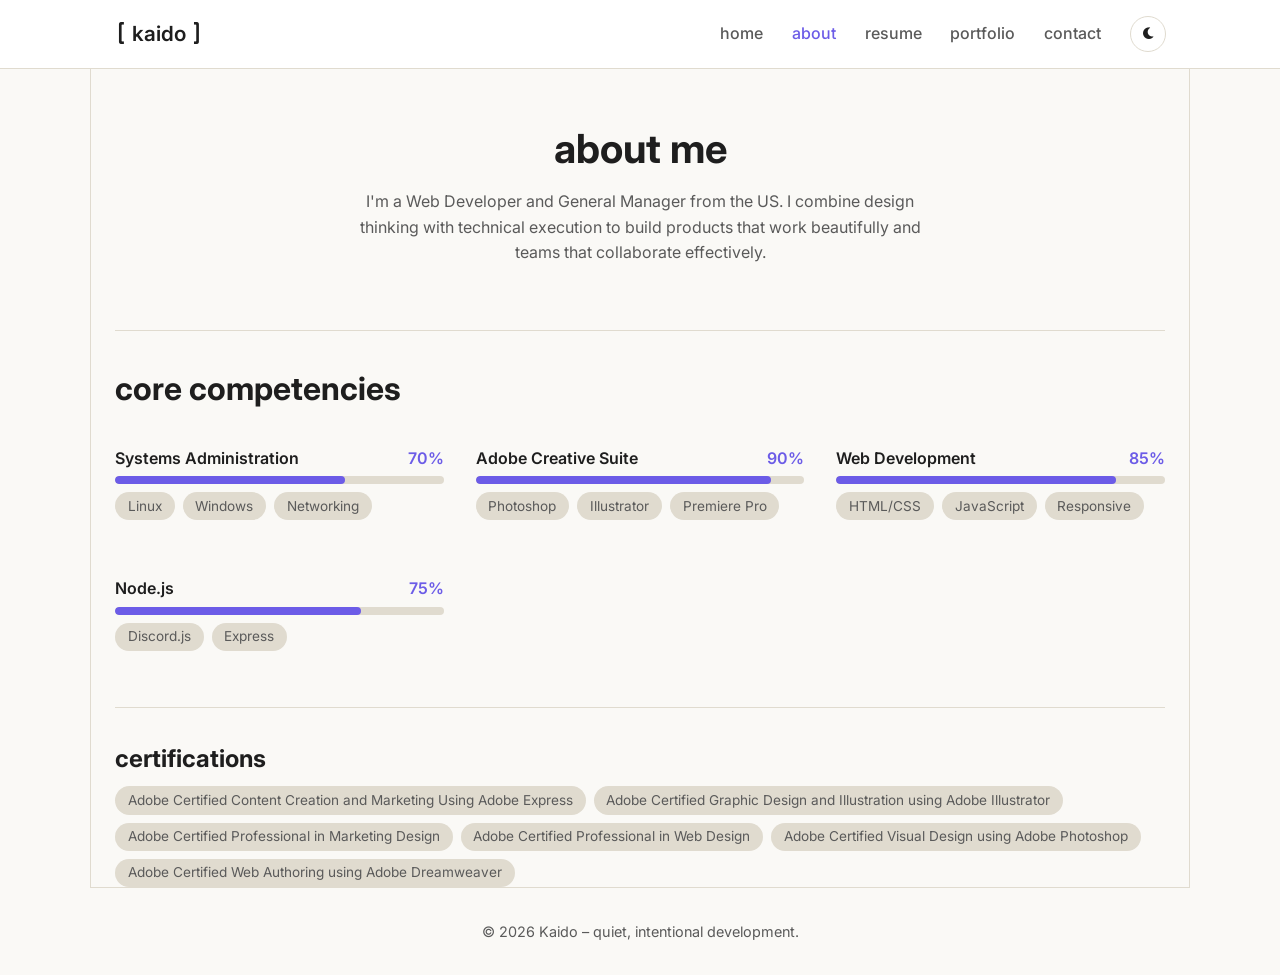
==== about.html @ da823c59 "full portfolio" ====
<!doctype html>
<html lang="en">
<head>
  <meta charset="UTF-8">
  <meta name="viewport" content="width=device-width, initial-scale=1.0">
  <title>About — Kaido</title>
  <link rel="icon" type="image/x-icon" href="favicon.ico">
  <link href="https://fonts.googleapis.com/css2?family=Inter:opsz,wght@14..32,300;400;500;600;700&family=Space+Mono:wght@400;700&display=swap" rel="stylesheet">
  <link rel="stylesheet" href="https://cdnjs.cloudflare.com/ajax/libs/font-awesome/6.0.0-beta3/css/all.min.css">
  <link rel="stylesheet" href="css/style.css">
</head>
<body>
  <nav class="navbar">
    <div class="nav-container">
      <a href="index.html" class="logo">
        <span class="mono">[</span> kaido <span class="mono">]</span>
      </a>
      <button class="menu-toggle" id="menuToggle" aria-label="Toggle menu">
        <i class="fas fa-bars"></i>
      </button>
      <div class="nav-links" id="navLinks">
        <a href="index.html">home</a>
        <a href="about.html" class="active">about</a>
        <a href="resume.html">resume</a>
        <a href="portfolio.html">portfolio</a>
        <a href="contact.html">contact</a>
        <button class="theme-toggle" id="themeToggle" aria-label="Switch theme">
          <i class="fas fa-moon"></i>
        </button>
      </div>
    </div>
  </nav>

  <main>
    <section class="page-header">
      <h1>about me</h1>
      <p>I'm a Web Developer and General Manager from the US. I combine design thinking with technical execution to build products that work beautifully and teams that collaborate effectively.</p>
    </section>

    <hr class="section-divider">

    <section class="skills-section">
      <h2>core competencies</h2>
      <div class="grid-2col">
        <div class="skill-item" data-animate>
          <div class="skill-header">
            <span class="skill-name">Systems Administration</span>
            <span class="skill-percent">70%</span>
          </div>
          <div class="skill-bar"><div class="skill-progress" style="width: 70%;"></div></div>
          <div class="skill-tags"><span class="tag">Linux</span><span class="tag">Windows</span><span class="tag">Networking</span></div>
        </div>
        <div class="skill-item" data-animate>
          <div class="skill-header">
            <span class="skill-name">Adobe Creative Suite</span>
            <span class="skill-percent">90%</span>
          </div>
          <div class="skill-bar"><div class="skill-progress" style="width: 90%;"></div></div>
          <div class="skill-tags"><span class="tag">Photoshop</span><span class="tag">Illustrator</span><span class="tag">Premiere Pro</span></div>
        </div>
        <div class="skill-item" data-animate>
          <div class="skill-header">
            <span class="skill-name">Web Development</span>
            <span class="skill-percent">85%</span>
          </div>
          <div class="skill-bar"><div class="skill-progress" style="width: 85%;"></div></div>
          <div class="skill-tags"><span class="tag">HTML/CSS</span><span class="tag">JavaScript</span><span class="tag">Responsive</span></div>
        </div>
        <div class="skill-item" data-animate>
          <div class="skill-header">
            <span class="skill-name">Node.js</span>
            <span class="skill-percent">75%</span>
          </div>
          <div class="skill-bar"><div class="skill-progress" style="width: 75%;"></div></div>
          <div class="skill-tags"><span class="tag">Discord.js</span><span class="tag">Express</span></div>
        </div>
      </div>
    </section>

    <hr class="section-divider">

    <section>
      <h2>certifications</h2>
      <div class="skill-tags">
        <span class="tag">Adobe Certified Content Creation and Marketing Using Adobe Express</span>
        <span class="tag">Adobe Certified Graphic Design and Illustration using Adobe Illustrator</span>
        <span class="tag">Adobe Certified Professional in Marketing Design</span>
        <span class="tag">Adobe Certified Professional in Web Design</span>
        <span class="tag">Adobe Certified Visual Design using Adobe Photoshop</span>
        <span class="tag">Adobe Certified Web Authoring using Adobe Dreamweaver</span>
      </div>
    </section>
  </main>

  <footer>
    <p>© 2026 Kaido – quiet, intentional development.</p>
  </footer>

  <script src="js/main.js"></script>
</body>
</html>
---- css/style.css ----
/* ===== CSS Variables & Theme ===== */
:root {
  --bg: #faf9f6;
  --surface: #ffffff;
  --text: #1e1e1e;
  --text-muted: #5a5a5a;
  --border: #e0dbcf;
  --accent: #6c5ce7;
  --accent-hover: #5a4bd1;
  --shadow: 0 4px 20px rgba(0,0,0,0.05);
  --font-main: 'Inter', sans-serif;
  --font-mono: 'Space Mono', monospace;
  --transition: 0.3s ease;
}

[data-theme="dark"] {
  --bg: #121212;
  --surface: #1e1e1e;
  --text: #f0f0f0;
  --text-muted: #b0b0b0;
  --border: #2e2e2e;
  --shadow: 0 4px 20px rgba(0,0,0,0.3);
}

/* ===== Reset & Base ===== */
*, *::before, *::after {
  box-sizing: border-box;
  margin: 0;
  padding: 0;
}

html {
  scroll-behavior: smooth;
}

body {
  font-family: var(--font-main);
  background: var(--bg);
  color: var(--text);
  line-height: 1.6;
  transition: background var(--transition), color var(--transition);
  overflow-x: hidden;          /* prevent horizontal scroll on tiny screens */
}

/* ---- MAIN CONTAINER (the fix) ---- */
main {
  max-width: 1100px;
  margin: 0 auto;
  padding: 0 1.5rem;
  border-left: 1px solid var(--border);
  border-right: 1px solid var(--border);
}

/* ---- Navbar (unchanged visually, just kept) ---- */
.navbar {
  background: var(--surface);
  border-bottom: 1px solid var(--border);
  position: sticky;
  top: 0;
  z-index: 1000;
  transition: background var(--transition);
}

.nav-container {
  display: flex;
  justify-content: space-between;
  align-items: center;
  max-width: 1100px;
  margin: 0 auto;
  padding: 1rem 1.5rem;
}

.logo {
  text-decoration: none;
  font-size: 1.3rem;
  font-weight: 600;
  color: var(--text);
}

.logo .mono {
  font-family: var(--font-mono);
}

.nav-links {
  display: flex;
  align-items: center;
  gap: 1.8rem;
}

.nav-links a {
  text-decoration: none;
  color: var(--text-muted);
  font-weight: 500;
  transition: color var(--transition);
}

.nav-links a.active,
.nav-links a:hover {
  color: var(--accent);
}

.menu-toggle {
  display: none;
  background: none;
  border: none;
  color: var(--text);
  font-size: 1.5rem;
  cursor: pointer;
}

.theme-toggle {
  background: none;
  border: 1px solid var(--border);
  border-radius: 50%;
  width: 36px;
  height: 36px;
  display: flex;
  align-items: center;
  justify-content: center;
  color: var(--text);
  cursor: pointer;
  transition: background var(--transition);
}

.theme-toggle:hover {
  background: var(--border);
}

/* ---- Hero (home page) ---- */
.hero {
  display: flex;
  flex-wrap: wrap;
  align-items: center;
  justify-content: space-between;
  padding: 4rem 0;
  gap: 2rem;
}

.hero-content {
  flex: 1 1 500px;
}

.badge {
  font-family: var(--font-mono);
  font-size: 0.9rem;
  color: var(--accent);
  background: rgba(108, 92, 231, 0.1);
  padding: 0.3rem 0.8rem;
  border-radius: 20px;
}

.hero-content h1 {
  font-size: 3rem;
  line-height: 1.2;
  margin: 1rem 0;
  font-weight: 700;
}

.hero-content h1 span {
  color: var(--accent);
}

.hero-content p {
  color: var(--text-muted);
  font-size: 1.1rem;
  max-width: 450px;
  margin-bottom: 2rem;
}

.hero-actions {
  display: flex;
  gap: 1rem;
  flex-wrap: wrap;
}

.btn-primary, .btn-outline {
  display: inline-block;
  padding: 0.75rem 1.8rem;
  border-radius: 30px;
  font-weight: 600;
  text-decoration: none;
  transition: all var(--transition);
}

.btn-primary {
  background: var(--accent);
  color: #fff;
}

.btn-primary:hover {
  background: var(--accent-hover);
  transform: translateY(-2px);
}

.btn-outline {
  border: 2px solid var(--accent);
  color: var(--accent);
}

.btn-outline:hover {
  background: var(--accent);
  color: #fff;
}

.hero-stats {
  display: flex;
  gap: 2rem;
}

.stat {
  text-align: center;
}

.stat-number {
  display: block;
  font-size: 2rem;
  font-weight: 700;
  color: var(--accent);
}

.stat-label {
  font-size: 0.9rem;
  color: var(--text-muted);
}

/* ---- Services Preview ---- */
.services-preview {
  padding: 3rem 0;
}

.services-preview h2,
.skills-section h2 {
  font-size: 2rem;
  margin-bottom: 2rem;
}

.services-grid {
  display: grid;
  grid-template-columns: repeat(auto-fit, minmax(280px, 1fr));
  gap: 2rem;
}

.service-card {
  background: var(--surface);
  padding: 2rem;
  border-radius: 12px;
  border: 1px solid var(--border);
  box-shadow: var(--shadow);
  transition: transform var(--transition);
}

.service-card:hover {
  transform: translateY(-5px);
}

.service-icon {
  font-size: 2rem;
  color: var(--accent);
  margin-bottom: 1rem;
}

.service-card h3 {
  margin-bottom: 0.5rem;
}

/* ---- Page Header (used on about, resume, etc) ---- */
.page-header {
  text-align: center;
  padding: 3rem 0 2rem;
}

.page-header h1 {
  font-size: 2.5rem;
}

.page-header p {
  color: var(--text-muted);
  max-width: 600px;
  margin: 0.5rem auto 0;
}

.section-divider {
  border: none;
  height: 1px;
  background: var(--border);
  margin: 2rem 0;
}

/* ---- Skills ---- */
.grid-2col {
  display: grid;
  grid-template-columns: repeat(auto-fit, minmax(300px, 1fr));
  gap: 2rem;
}

.skill-item {
  margin-bottom: 1.5rem;
}

.skill-header {
  display: flex;
  justify-content: space-between;
  margin-bottom: 0.3rem;
}

.skill-name {
  font-weight: 600;
}

.skill-percent {
  color: var(--accent);
  font-weight: 600;
}

.skill-bar {
  width: 100%;
  height: 8px;
  background: var(--border);
  border-radius: 4px;
  overflow: hidden;
}

.skill-progress {
  height: 100%;
  background: var(--accent);
  border-radius: 4px;
  width: 0%;
  transition: width 1s ease;
}

.skill-tags {
  display: flex;
  flex-wrap: wrap;
  gap: 0.5rem;
  margin-top: 0.5rem;
}

.tag {
  background: var(--border);
  color: var(--text-muted);
  padding: 0.2rem 0.8rem;
  border-radius: 20px;
  font-size: 0.85rem;
  transition: background var(--transition);
}

.tag:hover {
  background: var(--accent);
  color: #fff;
}

/* ---- Timeline (resume) ---- */
.timeline {
  max-width: 700px;
  margin: 0 auto;
  padding: 0 1.5rem;
}

.timeline-title {
  font-size: 1.5rem;
  margin: 2rem 0 1.5rem;
  display: flex;
  align-items: center;
  gap: 0.5rem;
}

.timeline-item {
  display: flex;
  gap: 1.5rem;
  margin-bottom: 2rem;
  position: relative;
}

.timeline-dot {
  width: 14px;
  height: 14px;
  background: var(--accent);
  border-radius: 50%;
  flex-shrink: 0;
  margin-top: 5px;
  position: relative;
}

.timeline-dot::before {
  content: '';
  position: absolute;
  left: 50%;
  top: 14px;
  bottom: -2rem;
  width: 2px;
  background: var(--border);
  transform: translateX(-50%);
}

.timeline-item:last-child .timeline-dot::before {
  display: none;
}

.timeline-content {
  background: var(--surface);
  padding: 1.2rem;
  border-radius: 12px;
  border: 1px solid var(--border);
  box-shadow: var(--shadow);
  flex: 1;
}

.timeline-date {
  font-size: 0.85rem;
  color: var(--accent);
  font-family: var(--font-mono);
}

.timeline-content h3 {
  margin: 0.3rem 0;
}

.timeline-content h4 {
  font-weight: 500;
  color: var(--text-muted);
  margin-bottom: 0.5rem;
}

/* ---- Portfolio grid ---- */
.filter-buttons {
  display: flex;
  flex-wrap: wrap;
  justify-content: center;
  gap: 0.7rem;
  margin: 2rem 0;
}

.filter-btn {
  background: var(--surface);
  border: 1px solid var(--border);
  padding: 0.5rem 1.2rem;
  border-radius: 25px;
  cursor: pointer;
  transition: all var(--transition);
  font-family: var(--font-main);
  color: var(--text-muted);
}

.filter-btn.active,
.filter-btn:hover {
  background: var(--accent);
  color: #fff;
  border-color: var(--accent);
}

.projects-grid {
  display: grid;
  grid-template-columns: repeat(auto-fill, minmax(300px, 1fr));
  gap: 2rem;
  padding: 0 0 3rem;
}

.project-card {
  background: var(--surface);
  border: 1px solid var(--border);
  border-radius: 12px;
  padding: 1.5rem;
  transition: transform var(--transition), box-shadow var(--transition);
}

.project-card:hover {
  transform: translateY(-4px);
  box-shadow: var(--shadow);
}

.project-card h3 {
  margin-bottom: 0.5rem;
}

.project-tag {
  display: inline-block;
  background: var(--border);
  padding: 0.2rem 0.8rem;
  border-radius: 20px;
  font-size: 0.85rem;
  margin-bottom: 0.8rem;
}

/* ---- Contact page ---- */
.contact-grid {
  display: flex;
  justify-content: center;
  padding-bottom: 3rem;
}

.contact-info-card {
  background: var(--surface);
  border: 1px solid var(--border);
  border-radius: 12px;
  padding: 2rem;
  max-width: 500px;
  width: 100%;
  box-shadow: var(--shadow);
  text-align: center;
}

.contact-links a {
  display: block;
  margin-bottom: 1rem;
  color: var(--text);
  text-decoration: none;
  transition: color var(--transition);
}

.contact-links a i {
  margin-right: 0.5rem;
  color: var(--accent);
}

.contact-links a:hover {
  color: var(--accent);
}

/* ---- Footer ---- */
footer {
  text-align: center;
  padding: 2rem 0;
  border-top: 1px solid var(--border);
  color: var(--text-muted);
  font-size: 0.9rem;
  max-width: 1100px;       /* align with main content */
  margin: 0 auto;
}

/* =========================================
   RESPONSIVE – TABLETS & SMALL DESKTOPS
   ========================================= */
@media (max-width: 768px) {
  .nav-container {
    padding: 0.8rem 1.2rem;
  }

  .menu-toggle {
    display: block;
  }

  .nav-links {
    position: fixed;
    top: 65px;
    left: 0;
    right: 0;
    background: var(--surface);
    flex-direction: column;
    padding: 2rem;
    gap: 1.5rem;
    display: none;
    border-bottom: 1px solid var(--border);
    z-index: 999;
  }

  .nav-links.show {
    display: flex;
  }

  .hero {
    flex-direction: column;
    padding: 2.5rem 0;
  }

  .hero-content h1 {
    font-size: 2.2rem;
  }

  .hero-stats {
    width: 100%;
    justify-content: space-around;
  }

  .services-grid,
  .grid-2col {
    grid-template-columns: 1fr;
  }

  .projects-grid {
    grid-template-columns: 1fr;
  }

  .timeline-item {
    flex-direction: column;
    gap: 0.5rem;
  }

  .timeline-dot {
    display: none;          /* hide dot on small screens for cleaner look */
  }

  .timeline-content {
    width: 100%;
  }

  .contact-grid {
    padding: 0 1rem;
  }

  main {
    padding: 0 1rem;
    border-left: none;      /* no side borders on mobile */
    border-right: none;
  }
}

/* =========================================
   RESPONSIVE – MOBILE PHONES (extra)
   ========================================= */
@media (max-width: 480px) {
  .hero-content h1 {
    font-size: 1.8rem;
  }

  .hero-actions {
    flex-direction: column;
    align-items: flex-start;
  }

  .hero-stats {
    gap: 1rem;
  }

  .stat-number {
    font-size: 1.7rem;
  }

  .page-header h1 {
    font-size: 2rem;
  }

  .timeline-content {
    padding: 1rem;
  }

  .filter-buttons {
    gap: 0.4rem;
  }

  .filter-btn {
    padding: 0.4rem 1rem;
    font-size: 0.85rem;
  }
}
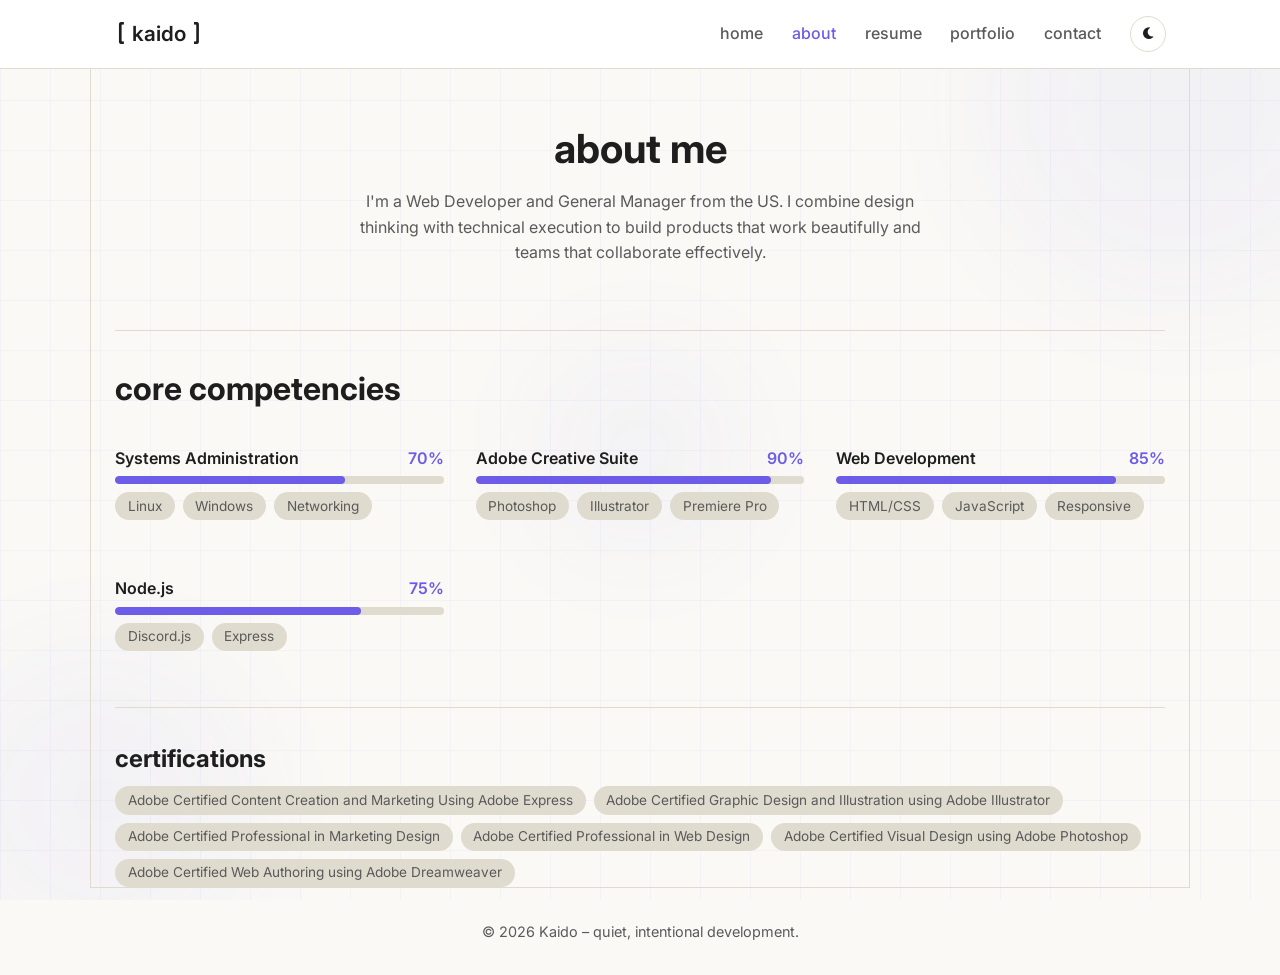
==== commit c915e6eb: "animated background update" ====
--- a/about.html
+++ b/about.html
@@ -4,12 +4,38 @@
   <meta charset="UTF-8">
   <meta name="viewport" content="width=device-width, initial-scale=1.0">
   <title>About — Kaido</title>
-  <link rel="icon" type="image/x-icon" href="favicon.ico">
+  <link rel="icon" type="image/x-icon" href="../Jay-Portfolio/favicon.ico">
   <link href="https://fonts.googleapis.com/css2?family=Inter:opsz,wght@14..32,300;400;500;600;700&family=Space+Mono:wght@400;700&display=swap" rel="stylesheet">
   <link rel="stylesheet" href="https://cdnjs.cloudflare.com/ajax/libs/font-awesome/6.0.0-beta3/css/all.min.css">
   <link rel="stylesheet" href="css/style.css">
 </head>
 <body>
+  <!-- Animated Background -->
+  <div class="animated-bg">
+    <div class="grid-pattern"></div>
+    <div class="orb orb-1"></div>
+    <div class="orb orb-2"></div>
+    <div class="orb orb-3"></div>
+    <div class="particles">
+      <div class="particle"></div>
+      <div class="particle"></div>
+      <div class="particle"></div>
+      <div class="particle"></div>
+      <div class="particle"></div>
+      <div class="particle"></div>
+      <div class="particle"></div>
+      <div class="particle"></div>
+      <div class="particle"></div>
+      <div class="particle"></div>
+      <div class="particle"></div>
+      <div class="particle"></div>
+      <div class="particle"></div>
+      <div class="particle"></div>
+      <div class="particle"></div>
+    </div>
+  </div>
+  <div class="cursor-glow" id="cursorGlow"></div>
+
   <nav class="navbar">
     <div class="nav-container">
       <a href="index.html" class="logo">
@@ -98,4 +124,4 @@
 
   <script src="js/main.js"></script>
 </body>
-</html>+</html>
--- a/css/style.css
+++ b/css/style.css
@@ -11,6 +11,8 @@
   --font-main: 'Inter', sans-serif;
   --font-mono: 'Space Mono', monospace;
   --transition: 0.3s ease;
+  --particle-color: rgba(108, 92, 231, 0.15);
+  --glow-color: rgba(108, 92, 231, 0.08);
 }
 
 [data-theme="dark"] {
@@ -20,6 +22,165 @@
   --text-muted: #b0b0b0;
   --border: #2e2e2e;
   --shadow: 0 4px 20px rgba(0,0,0,0.3);
+  --particle-color: rgba(108, 92, 231, 0.25);
+  --glow-color: rgba(108, 92, 231, 0.12);
+}
+
+/* ===== Animated Background ===== */
+.animated-bg {
+  position: fixed;
+  top: 0;
+  left: 0;
+  width: 100%;
+  height: 100%;
+  z-index: -1;
+  overflow: hidden;
+  pointer-events: none;
+}
+
+/* Floating orbs */
+.orb {
+  position: absolute;
+  border-radius: 50%;
+  filter: blur(60px);
+  opacity: 0.6;
+  animation: float 20s ease-in-out infinite;
+}
+
+.orb-1 {
+  width: 400px;
+  height: 400px;
+  background: var(--glow-color);
+  top: -100px;
+  right: -100px;
+  animation-delay: 0s;
+}
+
+.orb-2 {
+  width: 300px;
+  height: 300px;
+  background: var(--glow-color);
+  bottom: -50px;
+  left: -50px;
+  animation-delay: -7s;
+  animation-duration: 25s;
+}
+
+.orb-3 {
+  width: 200px;
+  height: 200px;
+  background: var(--glow-color);
+  top: 50%;
+  left: 50%;
+  transform: translate(-50%, -50%);
+  animation-delay: -14s;
+  animation-duration: 18s;
+}
+
+@keyframes float {
+  0%, 100% {
+    transform: translate(0, 0) scale(1);
+  }
+  25% {
+    transform: translate(30px, -30px) scale(1.05);
+  }
+  50% {
+    transform: translate(-20px, 20px) scale(0.95);
+  }
+  75% {
+    transform: translate(20px, 10px) scale(1.02);
+  }
+}
+
+/* Floating particles */
+.particles {
+  position: absolute;
+  width: 100%;
+  height: 100%;
+}
+
+.particle {
+  position: absolute;
+  width: 6px;
+  height: 6px;
+  background: var(--particle-color);
+  border-radius: 50%;
+  animation: rise 15s ease-in infinite;
+}
+
+.particle:nth-child(1) { left: 10%; animation-delay: 0s; animation-duration: 12s; }
+.particle:nth-child(2) { left: 20%; animation-delay: -2s; animation-duration: 14s; }
+.particle:nth-child(3) { left: 30%; animation-delay: -4s; animation-duration: 11s; }
+.particle:nth-child(4) { left: 40%; animation-delay: -6s; animation-duration: 16s; }
+.particle:nth-child(5) { left: 50%; animation-delay: -8s; animation-duration: 13s; }
+.particle:nth-child(6) { left: 60%; animation-delay: -10s; animation-duration: 15s; }
+.particle:nth-child(7) { left: 70%; animation-delay: -12s; animation-duration: 12s; }
+.particle:nth-child(8) { left: 80%; animation-delay: -14s; animation-duration: 17s; }
+.particle:nth-child(9) { left: 90%; animation-delay: -16s; animation-duration: 14s; }
+.particle:nth-child(10) { left: 15%; animation-delay: -1s; animation-duration: 13s; }
+.particle:nth-child(11) { left: 35%; animation-delay: -3s; animation-duration: 15s; }
+.particle:nth-child(12) { left: 55%; animation-delay: -5s; animation-duration: 11s; }
+.particle:nth-child(13) { left: 75%; animation-delay: -7s; animation-duration: 16s; }
+.particle:nth-child(14) { left: 95%; animation-delay: -9s; animation-duration: 12s; }
+.particle:nth-child(15) { left: 5%; animation-delay: -11s; animation-duration: 14s; }
+
+@keyframes rise {
+  0% {
+    bottom: -10px;
+    opacity: 0;
+    transform: translateX(0) scale(0.5);
+  }
+  10% {
+    opacity: 1;
+  }
+  90% {
+    opacity: 1;
+  }
+  100% {
+    bottom: 100%;
+    opacity: 0;
+    transform: translateX(30px) scale(1.2);
+  }
+}
+
+/* Subtle grid pattern */
+.grid-pattern {
+  position: absolute;
+  width: 100%;
+  height: 100%;
+  background-image: 
+    linear-gradient(var(--particle-color) 1px, transparent 1px),
+    linear-gradient(90deg, var(--particle-color) 1px, transparent 1px);
+  background-size: 50px 50px;
+  opacity: 0.3;
+  animation: gridPulse 8s ease-in-out infinite;
+}
+
+@keyframes gridPulse {
+  0%, 100% {
+    opacity: 0.2;
+  }
+  50% {
+    opacity: 0.4;
+  }
+}
+
+/* Mouse trail glow - positioned via JS */
+.cursor-glow {
+  position: fixed;
+  width: 300px;
+  height: 300px;
+  background: radial-gradient(circle, var(--glow-color) 0%, transparent 70%);
+  border-radius: 50%;
+  pointer-events: none;
+  transform: translate(-50%, -50%);
+  z-index: -1;
+  opacity: 0;
+  transition: opacity 0.3s ease;
+}
+
+.cursor-glow.active {
+  opacity: 1;
 }
 
 /* ===== Reset & Base ===== */
@@ -479,6 +640,77 @@
   border-radius: 20px;
   font-size: 0.85rem;
   margin-bottom: 0.8rem;
+}
+
+/* ------------------------------
+   ✨ Project image gallery
+   ------------------------------ */
+.project-images {
+  display: grid;
+  grid-template-columns: repeat(auto-fit, minmax(120px, 1fr));
+  gap: 0.75rem;
+  margin-bottom: 1rem;
+  border-radius: 8px;
+  overflow: hidden;
+}
+
+/* Single image takes full width */
+.project-images:has(img:only-child) {
+  grid-template-columns: 1fr;
+}
+
+.project-images img {
+  width: 100%;
+  height: 140px;
+  border-radius: 8px;
+  object-fit: cover;
+  object-position: center top;
+  border: 1px solid var(--border);
+  background: var(--bg);
+  box-shadow: 0 2px 8px rgba(0,0,0,0.08);
+  transition: transform 0.3s ease, box-shadow 0.3s ease, opacity 0.3s ease;
+  cursor: pointer;
+}
+
+.project-images img:hover {
+  transform: scale(1.03);
+  box-shadow: 0 4px 16px rgba(108, 92, 231, 0.2);
+  z-index: 1;
+  position: relative;
+}
+
+/* Lightbox effect on click - handled by adding class via JS if desired */
+.project-images img.expanded {
+  position: fixed;
+  top: 50%;
+  left: 50%;
+  transform: translate(-50%, -50%);
+  max-width: 90vw;
+  max-height: 90vh;
+  height: auto;
+  width: auto;
+  z-index: 10000;
+  border-radius: 12px;
+  box-shadow: 0 20px 60px rgba(0,0,0,0.4);
+}
+
+/* Overlay for lightbox */
+.lightbox-overlay {
+  position: fixed;
+  top: 0;
+  left: 0;
+  width: 100%;
+  height: 100%;
+  background: rgba(0,0,0,0.8);
+  z-index: 9999;
+  opacity: 0;
+  pointer-events: none;
+  transition: opacity 0.3s ease;
+}
+
+.lightbox-overlay.active {
+  opacity: 1;
+  pointer-events: auto;
 }
 
 /* ---- Contact page ---- */
@@ -602,6 +834,16 @@
     border-left: none;      /* no side borders on mobile */
     border-right: none;
   }
+
+/* Adjust image grid on tablets */
+  .project-images {
+    grid-template-columns: repeat(auto-fit, minmax(100px, 1fr));
+    gap: 0.5rem;
+  }
+  
+  .project-images img {
+    height: 120px;
+  }
 }
 
 /* =========================================
@@ -641,4 +883,22 @@
     padding: 0.4rem 1rem;
     font-size: 0.85rem;
   }
-}+
+/* Smaller images on mobile */
+  .project-images {
+    grid-template-columns: 1fr 1fr;
+    gap: 0.4rem;
+  }
+  
+  .project-images img {
+    height: 100px;
+  }
+  
+  .project-images:has(img:only-child) {
+    grid-template-columns: 1fr;
+  }
+  
+  .project-images:has(img:only-child) img {
+    height: 160px;
+  }
+}
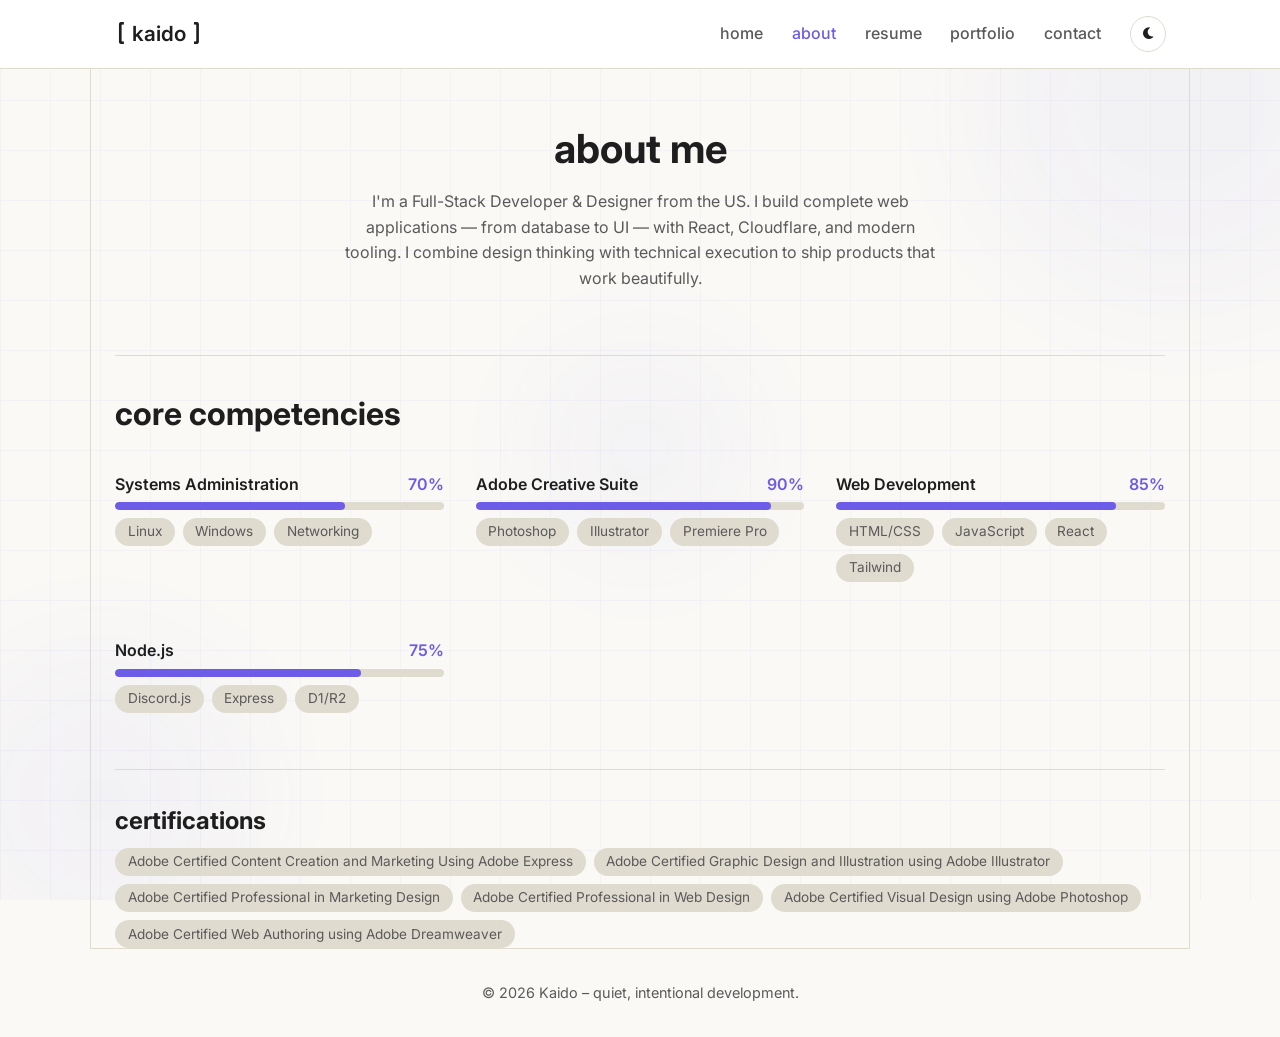
==== commit d58e53be: "full update adding further previews and linking" ====
--- a/about.html
+++ b/about.html
@@ -4,7 +4,7 @@
   <meta charset="UTF-8">
   <meta name="viewport" content="width=device-width, initial-scale=1.0">
   <title>About — Kaido</title>
-  <link rel="icon" type="image/x-icon" href="../Jay-Portfolio/favicon.ico">
+  <link rel="icon" type="image/x-icon" href="favicon.ico">
   <link href="https://fonts.googleapis.com/css2?family=Inter:opsz,wght@14..32,300;400;500;600;700&family=Space+Mono:wght@400;700&display=swap" rel="stylesheet">
   <link rel="stylesheet" href="https://cdnjs.cloudflare.com/ajax/libs/font-awesome/6.0.0-beta3/css/all.min.css">
   <link rel="stylesheet" href="css/style.css">
@@ -60,7 +60,7 @@
   <main>
     <section class="page-header">
       <h1>about me</h1>
-      <p>I'm a Web Developer and General Manager from the US. I combine design thinking with technical execution to build products that work beautifully and teams that collaborate effectively.</p>
+      <p>I'm a Full-Stack Developer & Designer from the US. I build complete web applications — from database to UI — with React, Cloudflare, and modern tooling. I combine design thinking with technical execution to ship products that work beautifully.</p>
     </section>
 
     <hr class="section-divider">
@@ -90,7 +90,7 @@
             <span class="skill-percent">85%</span>
           </div>
           <div class="skill-bar"><div class="skill-progress" style="width: 85%;"></div></div>
-          <div class="skill-tags"><span class="tag">HTML/CSS</span><span class="tag">JavaScript</span><span class="tag">Responsive</span></div>
+          <div class="skill-tags"><span class="tag">HTML/CSS</span><span class="tag">JavaScript</span><span class="tag">React</span><span class="tag">Tailwind</span></div>
         </div>
         <div class="skill-item" data-animate>
           <div class="skill-header">
@@ -98,7 +98,7 @@
             <span class="skill-percent">75%</span>
           </div>
           <div class="skill-bar"><div class="skill-progress" style="width: 75%;"></div></div>
-          <div class="skill-tags"><span class="tag">Discord.js</span><span class="tag">Express</span></div>
+          <div class="skill-tags"><span class="tag">Discord.js</span><span class="tag">Express</span><span class="tag">D1/R2</span></div>
         </div>
       </div>
     </section>
--- a/css/style.css
+++ b/css/style.css
@@ -630,16 +630,80 @@
 }
 
 .project-card h3 {
+  margin-bottom: 0.3rem;
+}
+
+.project-category {
+  display: inline-block;
+  font-family: var(--font-mono);
+  font-size: 0.7rem;
+  text-transform: uppercase;
+  letter-spacing: 0.08em;
+  color: var(--accent);
+  background: rgba(108, 92, 231, 0.1);
+  padding: 0.2rem 0.6rem;
+  border-radius: 4px;
   margin-bottom: 0.5rem;
 }
 
-.project-tag {
+.project-tech {
+  display: flex;
+  flex-wrap: wrap;
+  gap: 0.4rem;
+  margin-bottom: 0.8rem;
+}
+
+.tech-badge {
   display: inline-block;
   background: var(--border);
-  padding: 0.2rem 0.8rem;
+  color: var(--text-muted);
+  padding: 0.15rem 0.6rem;
   border-radius: 20px;
-  font-size: 0.85rem;
-  margin-bottom: 0.8rem;
+  font-size: 0.78rem;
+  font-weight: 500;
+  transition: background var(--transition), color var(--transition);
+}
+
+.tech-badge:hover {
+  background: var(--accent);
+  color: #fff;
+}
+
+.project-links {
+  display: flex;
+  flex-wrap: wrap;
+  gap: 0.6rem;
+  margin-top: 1rem;
+  padding-top: 1rem;
+  border-top: 1px solid var(--border);
+}
+
+.project-link {
+  display: inline-flex;
+  align-items: center;
+  gap: 0.4rem;
+  padding: 0.4rem 1rem;
+  border-radius: 20px;
+  font-size: 0.82rem;
+  font-weight: 500;
+  text-decoration: none;
+  color: var(--accent);
+  border: 1px solid var(--accent);
+  transition: all var(--transition);
+}
+
+.project-link:hover {
+  background: var(--accent);
+  color: #fff;
+}
+
+.project-link i {
+  font-size: 0.75rem;
+}
+
+.project-card.featured {
+  border-color: var(--accent);
+  box-shadow: 0 0 0 1px var(--accent), var(--shadow);
 }
 
 /* ------------------------------
